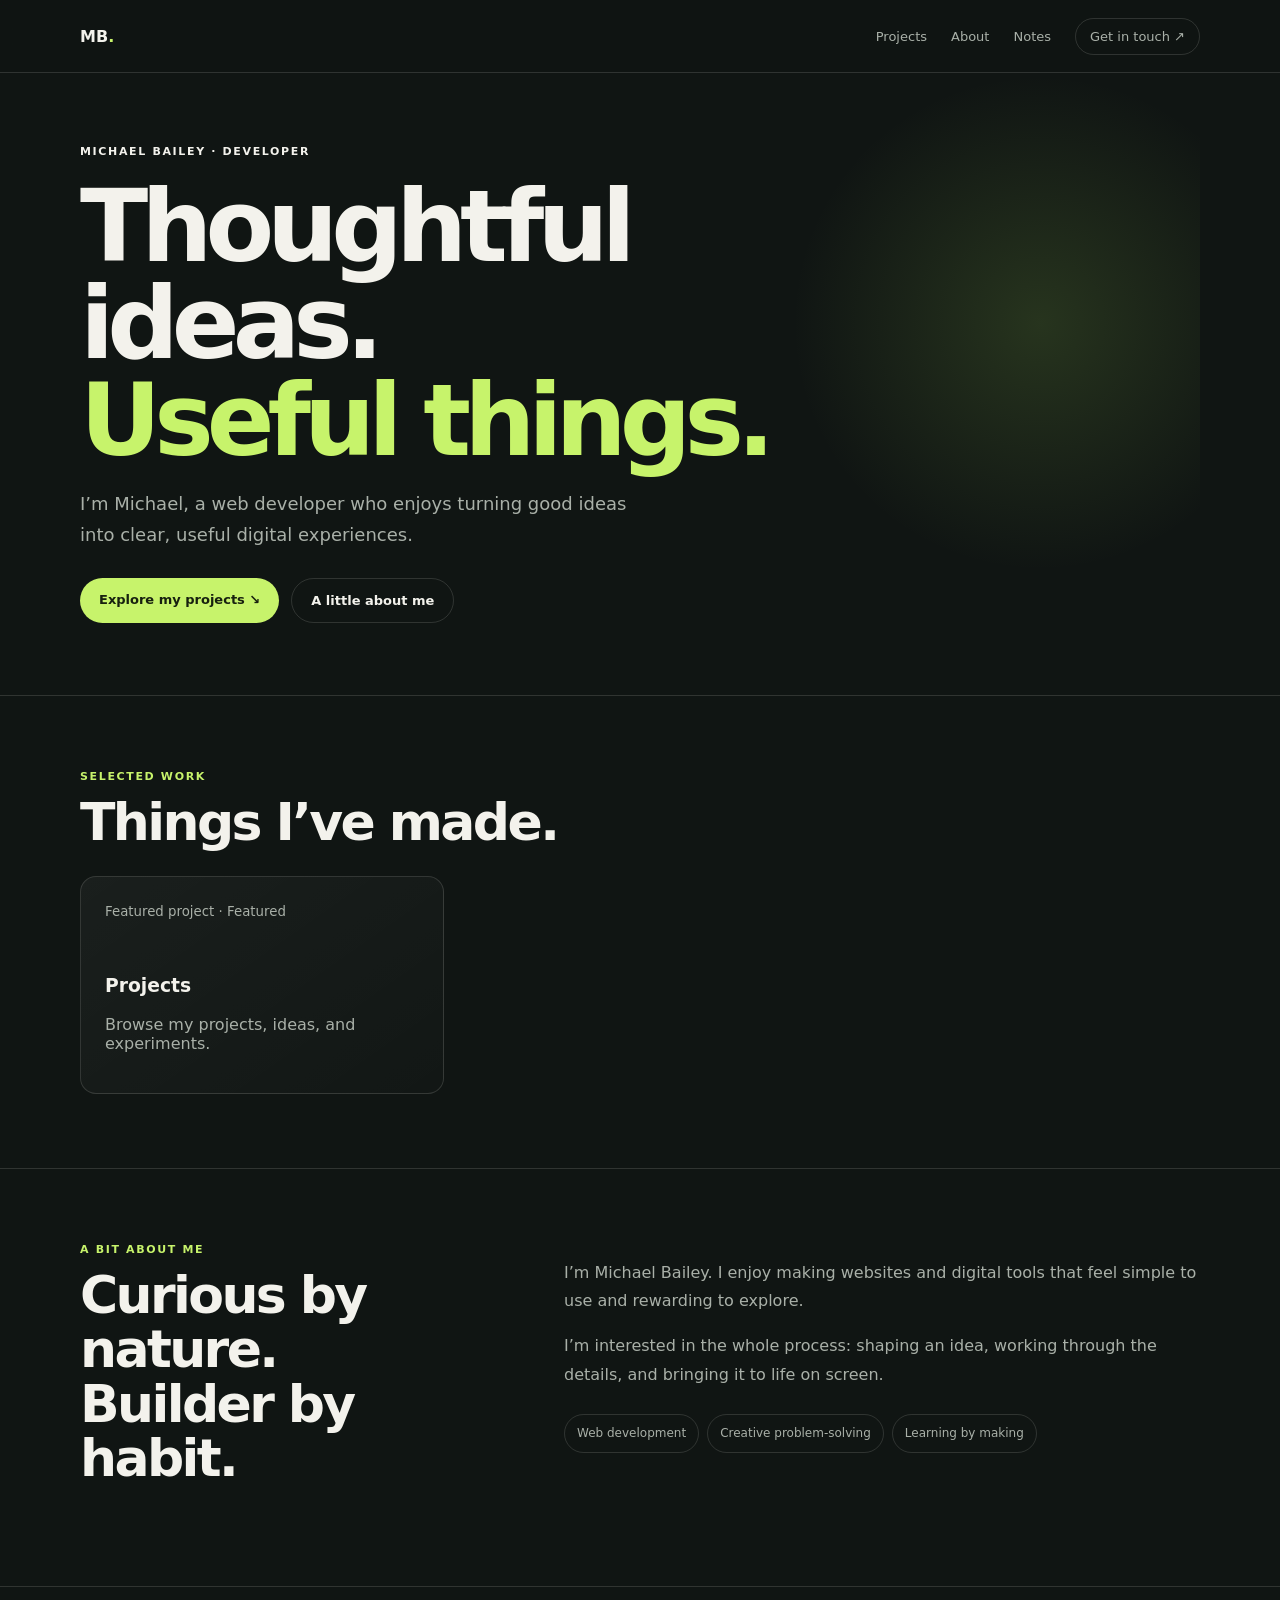
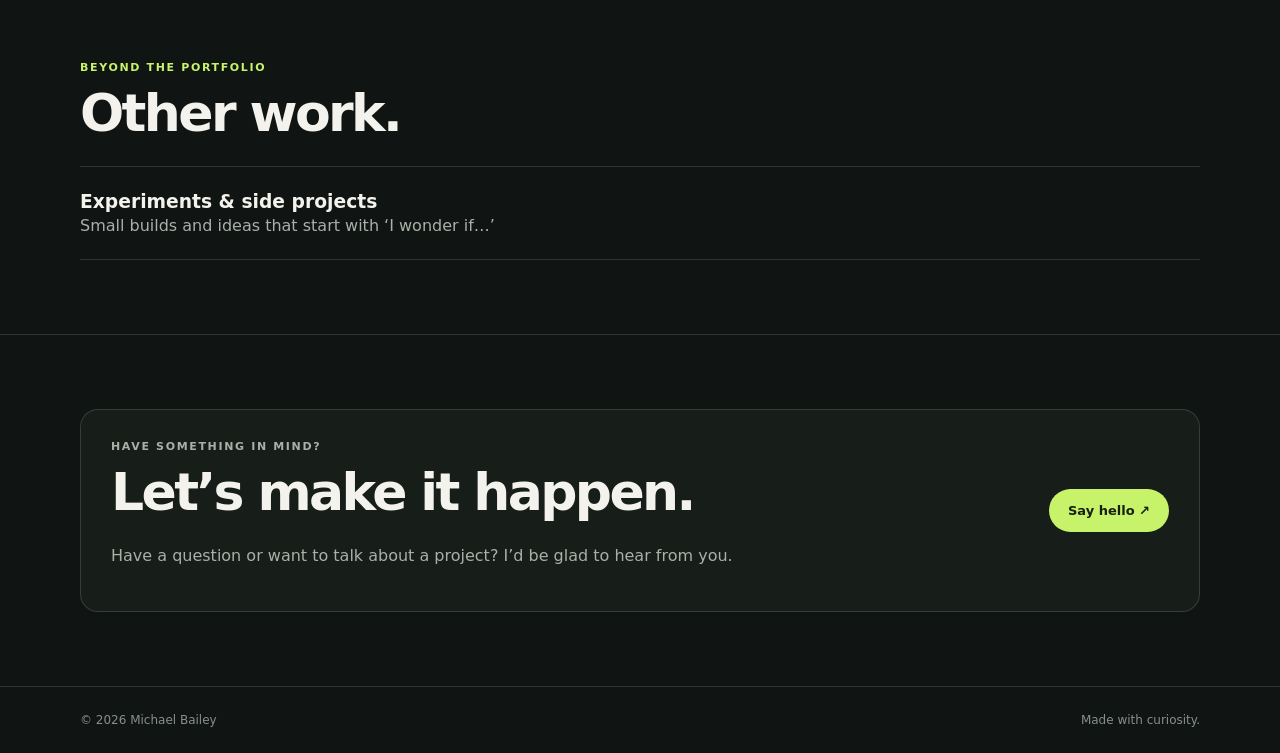
==== site/index.html @ 9b0a7947 "New site" ====
<!doctype html>
<html lang="en"><head><meta charset="utf-8"><meta name="viewport" content="width=device-width, initial-scale=1"><meta name="theme-color" content="#101513"><meta name="description" content="I’m Michael, a web developer who enjoys turning good ideas into clear, useful digital experiences."><title>Home · Michael Bailey</title><link rel="stylesheet" href="assets/site.css"></head><body>
<header class="topbar"><nav class="nav wrap" aria-label="Main navigation"><a class="brand" href="index.html">MB<span class="lime">.</span></a><div class="navlinks"><a href="index.html#projects">Projects</a><a href="about.html">About</a><a href="notes.html">Notes</a><a class="nav-cta" href="contact.html">Get in touch ↗</a></div></nav></header>
<main><section class="hero wrap"><div class="hero-inner"><div class="eyebrow">Michael Bailey · Developer</div><h1>Thoughtful ideas.<br><span>Useful things.</span></h1><p class="intro">I’m Michael, a web developer who enjoys turning good ideas into clear, useful digital experiences.</p><div class="actions"><a class="button primary" href="#projects">Explore my projects ↘</a><a class="button secondary" href="#about">A little about me</a></div></div></section>
<section class="section" id="projects"><div class="wrap"><p class="kicker">Selected work</p><h2>Things I’ve made.</h2><div class="grid"><a class="card" href="projects/projects.html"><small>Featured project · Featured</small><h3>Projects</h3><p class="muted">Browse my projects, ideas, and experiments.</p></a></div></div></section>
<section class="section" id="about"><div class="wrap cols"><div><p class="kicker">A bit about me</p><h2>Curious by nature.<br>Builder by habit.</h2></div><div class="copy"><p>I’m Michael Bailey. I enjoy making websites and digital tools that feel simple to use and rewarding to explore.</p><p>I’m interested in the whole process: shaping an idea, working through the details, and bringing it to life on screen.</p><div class="tags"><span class="tag">Web development</span><span class="tag">Creative problem-solving</span><span class="tag">Learning by making</span></div></div></div></section>
<section class="section"><div class="wrap"><p class="kicker">Beyond the portfolio</p><h2>Other work.</h2><div class="row"><h3>Experiments &amp; side projects</h3><p class="muted">Small builds and ideas that start with ‘I wonder if…’</p></div></div></section>
<section class="section"><div class="wrap contact"><div><p class="kicker">Have something in mind?</p><h2>Let’s make it happen.</h2><p>Have a question or want to talk about a project? I’d be glad to hear from you.</p></div><a class="button primary" href="mailto:hello@example.com">Say hello ↗</a></div></section>
</main><footer><div class="wrap footer-inner"><span>© 2026 Michael Bailey</span><span>Made with curiosity.</span></div></footer></body></html>
---- site/assets/site.css ----
:root{color-scheme:dark;--ink:#f3f2ec;--muted:#a9b0a8;--bg:#101513;--panel:#171e1a;--line:rgba(238,242,231,.14);--lime:#c7f36b;--max:1120px}*{box-sizing:border-box}html{scroll-behavior:smooth;scroll-padding-top:90px}body{margin:0;background:var(--bg);color:var(--ink);font-family:Inter,ui-sans-serif,system-ui,-apple-system,"Segoe UI",sans-serif;-webkit-font-smoothing:antialiased}a{color:inherit}.wrap{width:min(var(--max),calc(100% - 48px));margin:auto}.topbar{position:sticky;top:0;z-index:2;border-bottom:1px solid var(--line);background:#101513e8;backdrop-filter:blur(16px)}.nav{min-height:72px;display:flex;justify-content:space-between;align-items:center}.brand{text-decoration:none;font-weight:800}.lime,.kicker{color:var(--lime)}.navlinks{display:flex;gap:24px;align-items:center}.navlinks a{color:var(--muted);font-size:13px;text-decoration:none}.nav-cta{border:1px solid var(--line);border-radius:99px;padding:10px 14px}.hero{min-height:540px;display:grid;align-items:center;padding:72px 0;position:relative;overflow:hidden}.hero:after{content:"";position:absolute;right:-90px;top:0;width:500px;height:500px;border-radius:50%;background:radial-gradient(circle,#97cd532b,transparent 70%);pointer-events:none}.hero-inner{position:relative;z-index:1;max-width:790px}.eyebrow,.kicker{font-size:11px;letter-spacing:.15em;text-transform:uppercase;font-weight:750}.kicker{margin:0 0 12px}h1{font-size:clamp(54px,8.5vw,100px);line-height:.97;letter-spacing:-.07em;margin:20px 0}h1 span{color:var(--lime)}h2{font-size:clamp(32px,5vw,52px);line-height:1.05;letter-spacing:-.05em;margin:0 0 26px}.intro{max-width:560px;color:var(--muted);font-size:18px;line-height:1.7}.actions{display:flex;gap:12px;margin-top:28px;flex-wrap:wrap}.button{display:inline-flex;padding:14px 19px;border-radius:99px;font-size:13px;font-weight:700;text-decoration:none}.primary{background:var(--lime);color:#17200f}.secondary{border:1px solid var(--line)}.section{padding:74px 0;border-top:1px solid var(--line)}.grid{display:grid;grid-template-columns:repeat(3,1fr);gap:14px}.card{display:block;min-height:200px;padding:24px;border:1px solid var(--line);border-radius:16px;background:linear-gradient(145deg,#ffffff0b,#ffffff03);text-decoration:none}.card:hover{border-color:#c7f36b88;transform:translateY(-2px)}.card small,.muted{color:var(--muted)}.card h3{margin-top:55px}.cols{display:grid;grid-template-columns:.8fr 1.2fr;gap:60px}.copy{max-width:700px;color:var(--muted);font-size:16px;line-height:1.8}.tags{display:flex;gap:8px;flex-wrap:wrap;margin-top:24px}.tag{border:1px solid var(--line);border-radius:99px;padding:8px 12px;font-size:12px}.row{padding:20px 0;border-top:1px solid var(--line)}.row:last-child{border-bottom:1px solid var(--line)}.row h3,.row p{margin:4px 0}.contact{display:flex;justify-content:space-between;align-items:center;gap:24px;border:1px solid var(--line);background:var(--panel);border-radius:18px;padding:30px}.contact p{color:var(--muted)}footer{padding:26px 0;border-top:1px solid var(--line);color:#879087;font-size:12px}.footer-inner{display:flex;justify-content:space-between}:focus-visible{outline:2px solid var(--lime);outline-offset:4px}@media(max-width:740px){.wrap{width:calc(100% - 36px)}.grid{grid-template-columns:1fr}.cols{grid-template-columns:1fr;gap:20px}.navlinks{gap:12px}.navlinks a{font-size:12px}.navlinks a:nth-child(3){display:none}.contact{align-items:flex-start;flex-direction:column}.hero{min-height:490px}}@media(prefers-reduced-motion:reduce){html{scroll-behavior:auto}*{transition:none!important}}
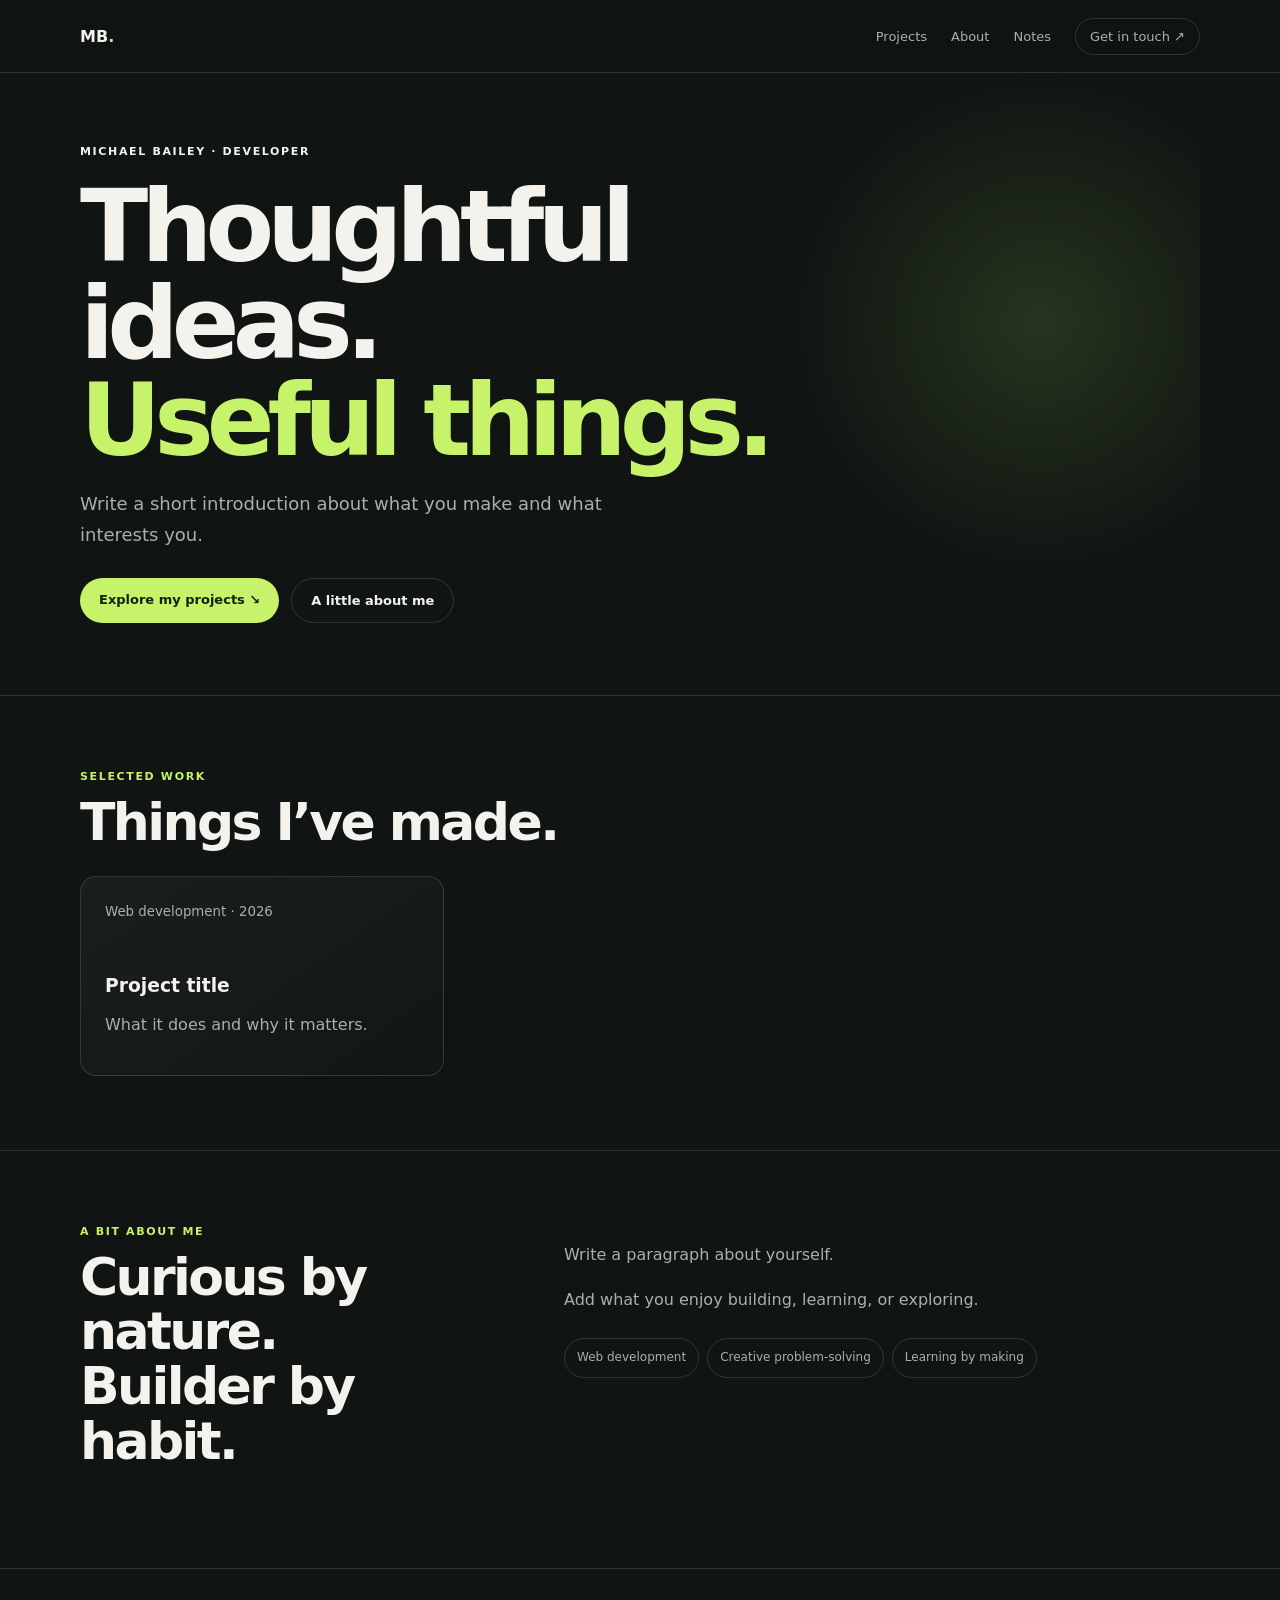
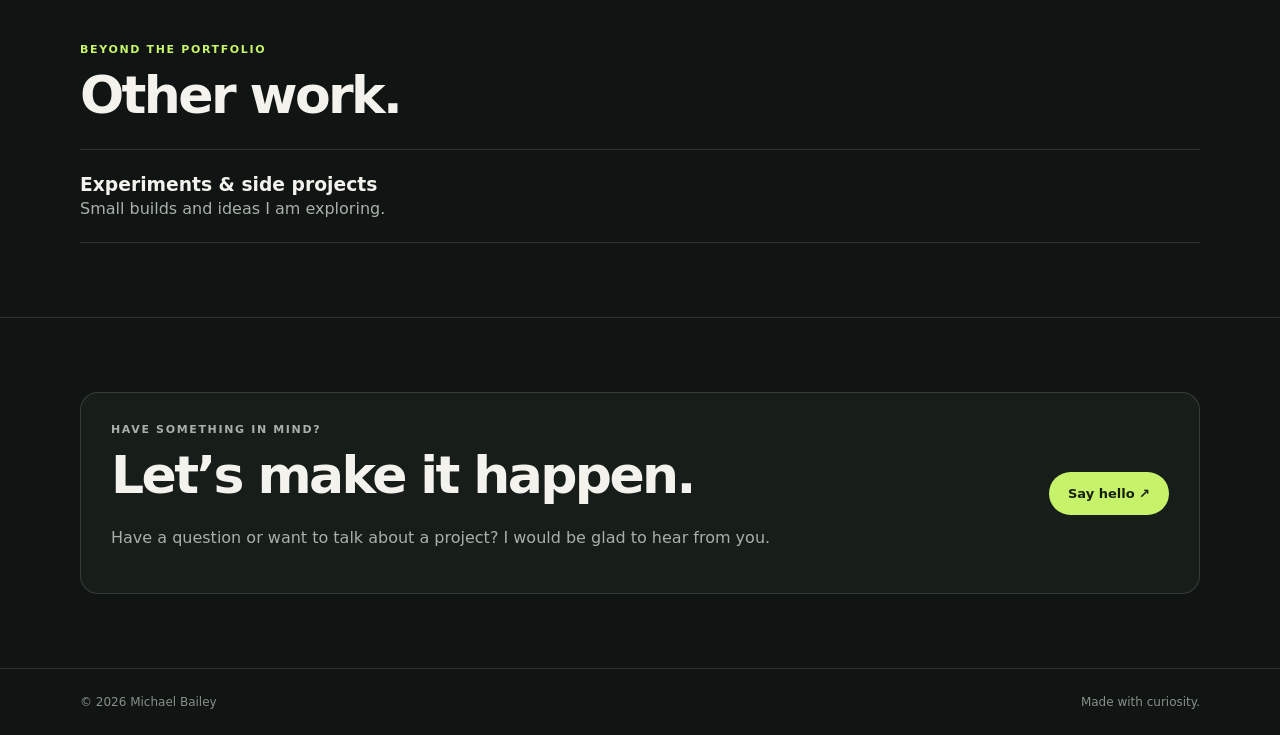
==== commit c23c11f6: "update 03/11" ====
--- a/site/index.html
+++ b/site/index.html
@@ -1,9 +1,9 @@
 <!doctype html>
-<html lang="en"><head><meta charset="utf-8"><meta name="viewport" content="width=device-width, initial-scale=1"><meta name="theme-color" content="#101513"><meta name="description" content="I’m Michael, a web developer who enjoys turning good ideas into clear, useful digital experiences."><title>Home · Michael Bailey</title><link rel="stylesheet" href="assets/site.css"></head><body>
+<html lang="en"><head><meta charset="utf-8"><meta name="viewport" content="width=device-width, initial-scale=1"><meta name="theme-color" content="#101513"><meta name="description" content="Write a short introduction about what you make and what interests you."><title>Home · Michael Bailey</title><link rel="stylesheet" href="assets/site.css"></head><body>
 <header class="topbar"><nav class="nav wrap" aria-label="Main navigation"><a class="brand" href="index.html">MB<span class="lime">.</span></a><div class="navlinks"><a href="index.html#projects">Projects</a><a href="about.html">About</a><a href="notes.html">Notes</a><a class="nav-cta" href="contact.html">Get in touch ↗</a></div></nav></header>
-<main><section class="hero wrap"><div class="hero-inner"><div class="eyebrow">Michael Bailey · Developer</div><h1>Thoughtful ideas.<br><span>Useful things.</span></h1><p class="intro">I’m Michael, a web developer who enjoys turning good ideas into clear, useful digital experiences.</p><div class="actions"><a class="button primary" href="#projects">Explore my projects ↘</a><a class="button secondary" href="#about">A little about me</a></div></div></section>
-<section class="section" id="projects"><div class="wrap"><p class="kicker">Selected work</p><h2>Things I’ve made.</h2><div class="grid"><a class="card" href="projects/projects.html"><small>Featured project · Featured</small><h3>Projects</h3><p class="muted">Browse my projects, ideas, and experiments.</p></a></div></div></section>
-<section class="section" id="about"><div class="wrap cols"><div><p class="kicker">A bit about me</p><h2>Curious by nature.<br>Builder by habit.</h2></div><div class="copy"><p>I’m Michael Bailey. I enjoy making websites and digital tools that feel simple to use and rewarding to explore.</p><p>I’m interested in the whole process: shaping an idea, working through the details, and bringing it to life on screen.</p><div class="tags"><span class="tag">Web development</span><span class="tag">Creative problem-solving</span><span class="tag">Learning by making</span></div></div></div></section>
-<section class="section"><div class="wrap"><p class="kicker">Beyond the portfolio</p><h2>Other work.</h2><div class="row"><h3>Experiments &amp; side projects</h3><p class="muted">Small builds and ideas that start with ‘I wonder if…’</p></div></div></section>
-<section class="section"><div class="wrap contact"><div><p class="kicker">Have something in mind?</p><h2>Let’s make it happen.</h2><p>Have a question or want to talk about a project? I’d be glad to hear from you.</p></div><a class="button primary" href="mailto:hello@example.com">Say hello ↗</a></div></section>
+<main><section class="hero wrap"><div class="hero-inner"><div class="eyebrow">Michael Bailey · Developer</div><h1>Thoughtful ideas.<br><span>Useful things.</span></h1><p class="intro">Write a short introduction about what you make and what interests you.</p><div class="actions"><a class="button primary" href="#projects">Explore my projects ↘</a><a class="button secondary" href="#about">A little about me</a></div></div></section>
+<section class="section" id="projects"><div class="wrap"><p class="kicker">Selected work</p><h2>Things I’ve made.</h2><div class="grid"><a class="card" href="projects/project-title.html"><small>Web development · 2026</small><h3>Project title</h3><p class="muted">What it does and why it matters.</p></a></div></div></section>
+<section class="section" id="about"><div class="wrap cols"><div><p class="kicker">A bit about me</p><h2>Curious by nature.<br>Builder by habit.</h2></div><div class="copy"><p>Write a paragraph about yourself.</p><p>Add what you enjoy building, learning, or exploring.</p><div class="tags"><span class="tag">Web development</span><span class="tag">Creative problem-solving</span><span class="tag">Learning by making</span></div></div></div></section>
+<section class="section"><div class="wrap"><p class="kicker">Beyond the portfolio</p><h2>Other work.</h2><div class="row"><h3>Experiments &amp; side projects</h3><p class="muted">Small builds and ideas I am exploring.</p></div></div></section>
+<section class="section"><div class="wrap contact"><div><p class="kicker">Have something in mind?</p><h2>Let’s make it happen.</h2><p>Have a question or want to talk about a project? I would be glad to hear from you.</p></div><a class="button primary" href="mailto:your-real-email@example.com">Say hello ↗</a></div></section>
 </main><footer><div class="wrap footer-inner"><span>© 2026 Michael Bailey</span><span>Made with curiosity.</span></div></footer></body></html>
